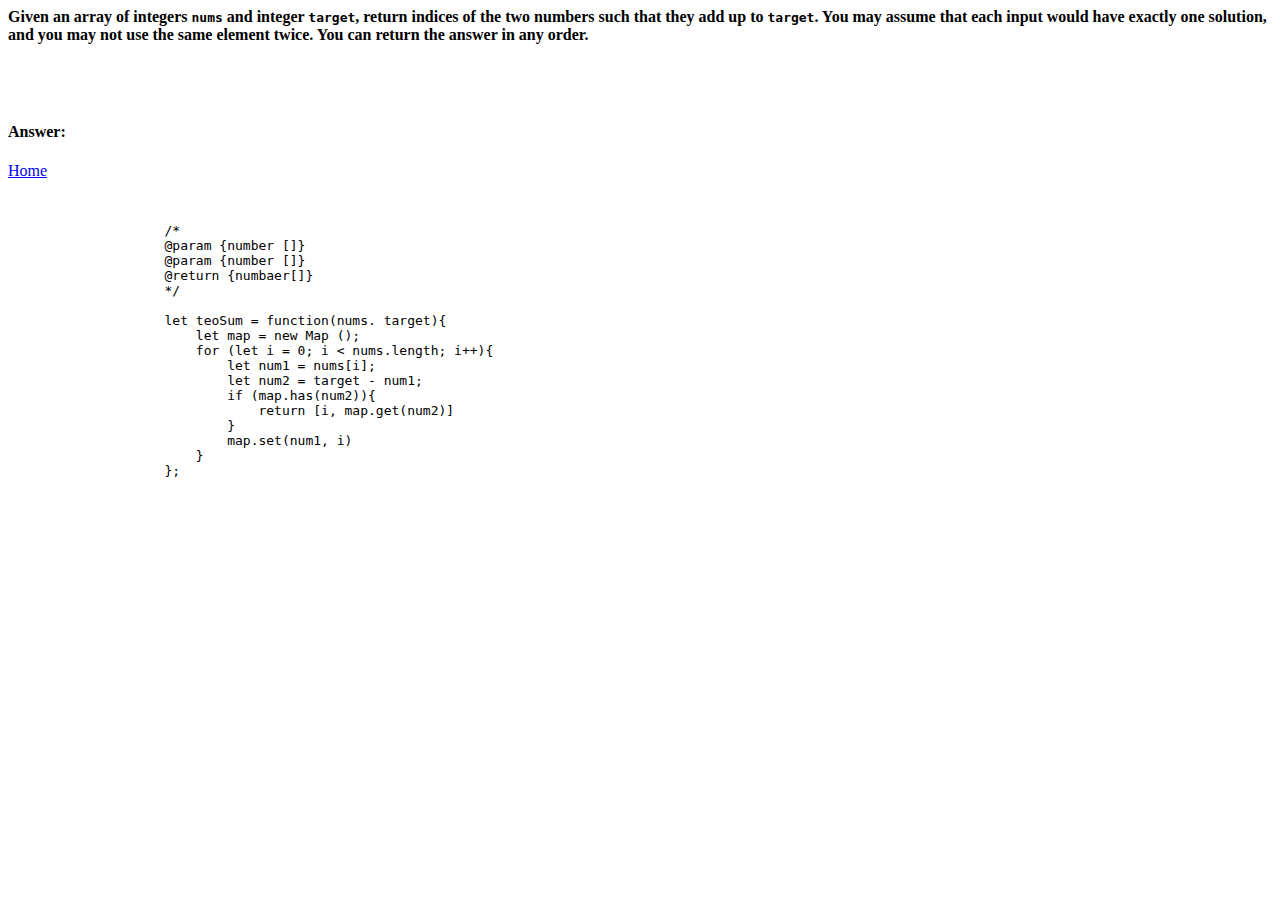
==== Two_Sum.html @ 19550f11 "Add files via upload" ====
<html lang="en">
<head>
    <meta charset="UTF-8">
    <meta name="viewport" content="width=device-width, initial-scale=1.0">
    <title>Two Sum Assignment</title>
    <link rel="stylesheet" href="CSS/style.css">
    <link rel="stylesheet" href="CSS/bootstrap.min.css">
    <link rel="stylesheet" href="CSS/prism.css">
</head>
<body class="Two">


    <div class="question container my-5 text-light">
        <h4>
            Given an array of integers <code>nums</code> and integer <code>target</code>, return indices of the two numbers such that they add up to <code>target</code>. 
            You may assume that each input would have exactly one solution, and you may not use the same element twice.
            You can return the answer in any order.
       </h4>
    </div>
    
    <br>
    <br>
        <div class="container d-flex justify-content-between">
        <h4 class="text-light">Answer:</h4>
        <a href="index.html" class="btn btn-danger btn-warning rounded-pill ">Home</a>
        </div>
        
        <div class="container">
            <pre class="d-flex justify-content-center align-items-center">
                <code class="language-css">
                    
                    /*
                    @param {number []}
                    @param {number []}
                    @return {numbaer[]}
                    */

                    let teoSum = function(nums. target){
                        let map = new Map ();
                        for (let i = 0; i < nums.length; i++){
                            let num1 = nums[i];
                            let num2 = target - num1;
                            if (map.has(num2)){
                                return [i, map.get(num2)]
                            }
                            map.set(num1, i)
                        }
                    };
                    
                </code>
            </pre>
        
        </div>





        <script src="JS/prism.js"></script>
</body>
</html>
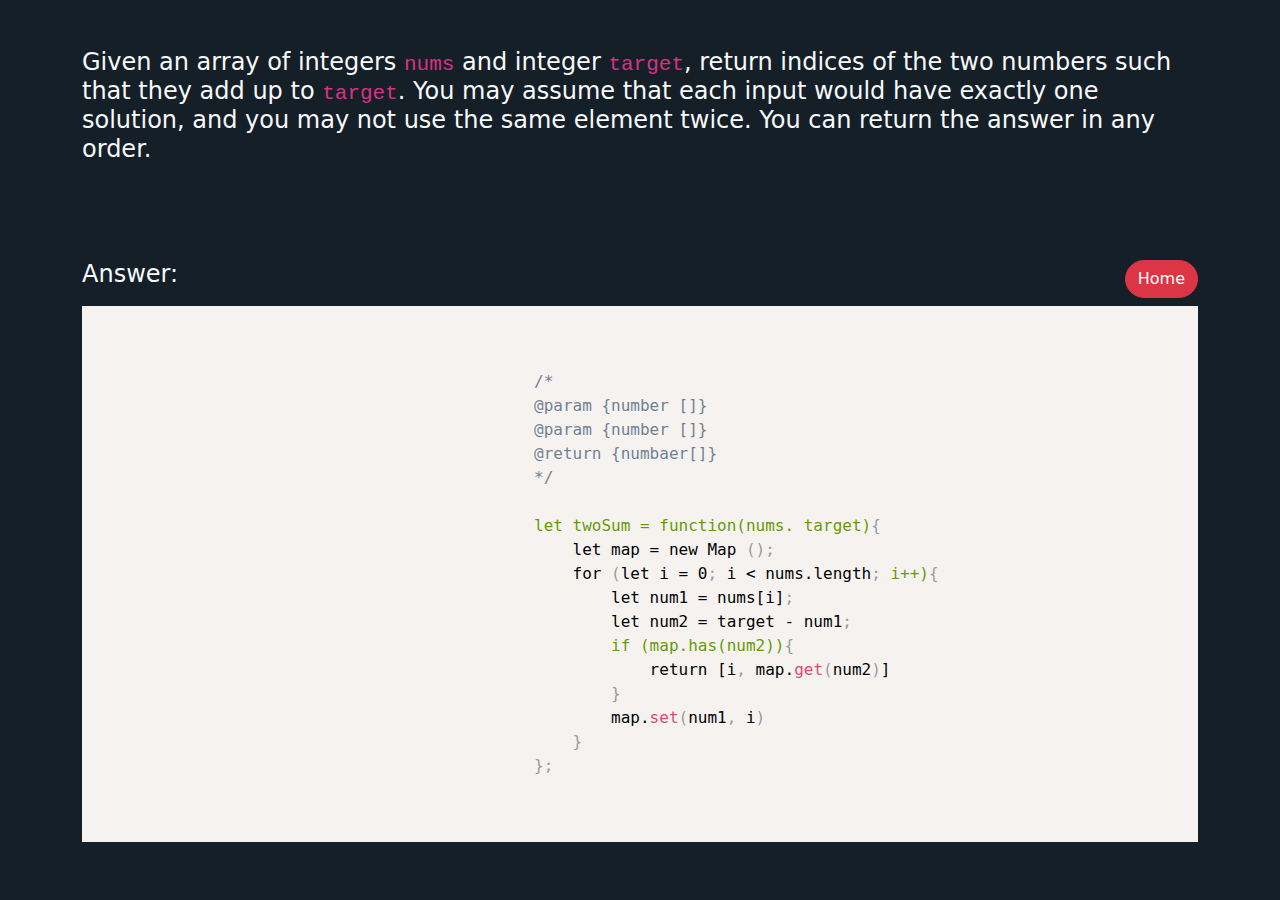
==== commit 3c4c6b0f: "Update Two_Sum.html" ====
--- a/Two_Sum.html
+++ b/Two_Sum.html
@@ -35,7 +35,7 @@
                     @return {numbaer[]}
                     */
 
-                    let teoSum = function(nums. target){
+                    let twoSum = function(nums. target){
                         let map = new Map ();
                         for (let i = 0; i < nums.length; i++){
                             let num1 = nums[i];
@@ -58,4 +58,4 @@
 
         <script src="JS/prism.js"></script>
 </body>
-</html>+</html>
--- a/CSS/style.css
+++ b/CSS/style.css
@@ -0,0 +1,16 @@
+body{
+    background: #151f28;
+}
+
+.Two{
+    background: #151f28;
+}
+
+table{
+    cursor: pointer;
+}
+
+.top{
+    margin-top: 200px;
+}
+    --- a/CSS/prism.css
+++ b/CSS/prism.css
@@ -0,0 +1,3 @@
+/* PrismJS 1.29.0
+https://prismjs.com/download.html#themes=prism&languages=markup+css+clike+javascript */
+code[class*=language-],pre[class*=language-]{color:#000;background:0 0;text-shadow:0 1px #fff;font-family:Consolas,Monaco,'Andale Mono','Ubuntu Mono',monospace;font-size:1em;text-align:left;white-space:pre;word-spacing:normal;word-break:normal;word-wrap:normal;line-height:1.5;-moz-tab-size:4;-o-tab-size:4;tab-size:4;-webkit-hyphens:none;-moz-hyphens:none;-ms-hyphens:none;hyphens:none}code[class*=language-] ::-moz-selection,code[class*=language-]::-moz-selection,pre[class*=language-] ::-moz-selection,pre[class*=language-]::-moz-selection{text-shadow:none;background:#b3d4fc}code[class*=language-] ::selection,code[class*=language-]::selection,pre[class*=language-] ::selection,pre[class*=language-]::selection{text-shadow:none;background:#b3d4fc}@media print{code[class*=language-],pre[class*=language-]{text-shadow:none}}pre[class*=language-]{padding:1em;margin:.5em 0;overflow:auto}:not(pre)>code[class*=language-],pre[class*=language-]{background:#f5f2f0}:not(pre)>code[class*=language-]{padding:.1em;border-radius:.3em;white-space:normal}.token.cdata,.token.comment,.token.doctype,.token.prolog{color:#708090}.token.punctuation{color:#999}.token.namespace{opacity:.7}.token.boolean,.token.constant,.token.deleted,.token.number,.token.property,.token.symbol,.token.tag{color:#905}.token.attr-name,.token.builtin,.token.char,.token.inserted,.token.selector,.token.string{color:#690}.language-css .token.string,.style .token.string,.token.entity,.token.operator,.token.url{color:#9a6e3a;background:hsla(0,0%,100%,.5)}.token.atrule,.token.attr-value,.token.keyword{color:#07a}.token.class-name,.token.function{color:#dd4a68}.token.important,.token.regex,.token.variable{color:#e90}.token.bold,.token.important{font-weight:700}.token.italic{font-style:italic}.token.entity{cursor:help}
